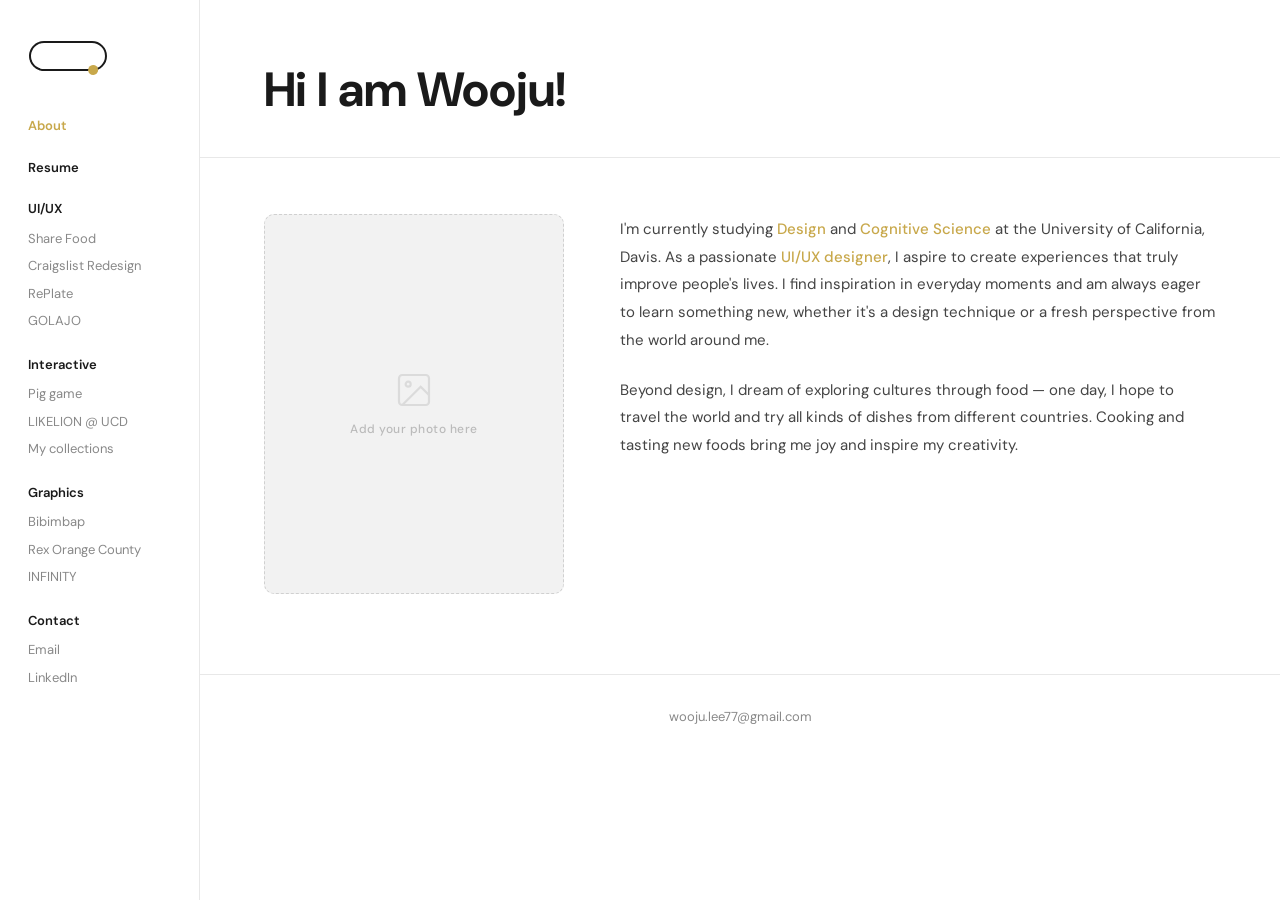
==== about.html @ dfa3ce6b "initial commit" ====
<!DOCTYPE html>
<html lang="en">
<head>
  <meta charset="UTF-8" />
  <meta name="viewport" content="width=device-width, initial-scale=1.0" />
  <title>About — Wooju Lee</title>
  <link href="https://fonts.googleapis.com/css2?family=DM+Sans:ital,opsz,wght@0,9..40,300;0,9..40,400;0,9..40,500;0,9..40,600;0,9..40,700;1,9..40,400&display=swap" rel="stylesheet" />
  <link rel="stylesheet" href="style.css" />
</head>
<body>

<!-- ─── SIDEBAR ─────────────────────────────────────────── -->
<aside class="sidebar">
  <div class="sidebar-logo">
    <svg class="logo-svg" width="80" height="40" viewBox="0 0 80 40" fill="none" xmlns="http://www.w3.org/2000/svg">
      <rect x="2" y="6" width="76" height="28" rx="14" stroke="#1a1a1a" stroke-width="2" fill="white"/>
      <circle r="5" fill="#C8A84B">
        <animateMotion dur="3s" repeatCount="indefinite" rotate="auto">
          <mpath href="#oval-path"/>
        </animateMotion>
      </circle>
      <defs>
        <path id="oval-path" d="M 16,6 Q 2,6 2,20 Q 2,34 16,34 L 64,34 Q 78,34 78,20 Q 78,6 64,6 Z"/>
      </defs>
    </svg>
  </div>

  <a href="about.html"  class="nav-standalone active">About</a>
  <a href="resume.html" class="nav-standalone">Resume</a>

  <div class="nav-section">
    <span class="nav-label">UI/UX</span>
    <ul class="nav-links">
      <li><a href="index.html">Share Food</a></li>
      <li><a href="index.html">Craigslist Redesign</a></li>
      <li><a href="index.html">RePlate</a></li>
      <li><a href="index.html">GOLAJO</a></li>
    </ul>
  </div>

  <div class="nav-section">
    <span class="nav-label">Interactive</span>
    <ul class="nav-links">
      <li><a href="index.html">Pig game</a></li>
      <li><a href="index.html">LIKELION @ UCD</a></li>
      <li><a href="index.html">My collections</a></li>
    </ul>
  </div>

  <div class="nav-section">
    <span class="nav-label">Graphics</span>
    <ul class="nav-links">
      <li><a href="index.html">Bibimbap</a></li>
      <li><a href="index.html">Rex Orange County</a></li>
      <li><a href="index.html">INFINITY</a></li>
    </ul>
  </div>

  <div class="nav-section">
    <span class="nav-label">Contact</span>
    <ul class="nav-links">
      <li><a href="mailto:wooju.lee77@gmail.com">Email</a></li>
      <li><a href="https://linkedin.com" target="_blank">LinkedIn</a></li>
    </ul>
  </div>
</aside>

<!-- ─── MOBILE HEADER ─────────────────────────────────────── -->
<header class="mobile-nav">
  <div class="mobile-logo">
    <svg class="logo-svg" width="80" height="40" viewBox="0 0 80 40" fill="none" xmlns="http://www.w3.org/2000/svg">
      <rect x="2" y="6" width="76" height="28" rx="14" stroke="#1a1a1a" stroke-width="2" fill="white"/>
      <circle r="5" fill="#C8A84B">
        <animateMotion dur="3s" repeatCount="indefinite" rotate="auto">
          <mpath href="#oval-path"/>
        </animateMotion>
      </circle>
    </svg>
  </div>
  <button class="hamburger" id="menuBtn" aria-label="Open menu">
    <span></span><span></span><span></span>
  </button>
</header>

<div class="mobile-drawer" id="drawer">
  <button class="drawer-close" id="closeDrawer">✕</button>
  <a href="about.html"  class="nav-standalone active" onclick="closeMenu()">About</a>
  <a href="resume.html" class="nav-standalone" onclick="closeMenu()">Resume</a>
  <div class="nav-section">
    <span class="nav-label">UI/UX</span>
    <ul class="nav-links">
      <li><a href="index.html" onclick="closeMenu()">Share Food</a></li>
      <li><a href="index.html" onclick="closeMenu()">Craigslist Redesign</a></li>
      <li><a href="index.html" onclick="closeMenu()">RePlate</a></li>
      <li><a href="index.html" onclick="closeMenu()">GOLAJO</a></li>
    </ul>
  </div>
  <div class="nav-section">
    <span class="nav-label">Interactive</span>
    <ul class="nav-links">
      <li><a href="index.html" onclick="closeMenu()">Pig game</a></li>
      <li><a href="index.html" onclick="closeMenu()">LIKELION @ UCD</a></li>
      <li><a href="index.html" onclick="closeMenu()">My collections</a></li>
    </ul>
  </div>
  <div class="nav-section">
    <span class="nav-label">Graphics</span>
    <ul class="nav-links">
      <li><a href="index.html" onclick="closeMenu()">Bibimbap</a></li>
      <li><a href="index.html" onclick="closeMenu()">Rex Orange County</a></li>
      <li><a href="index.html" onclick="closeMenu()">INFINITY</a></li>
    </ul>
  </div>
  <div class="nav-section">
    <span class="nav-label">Contact</span>
    <ul class="nav-links">
      <li><a href="mailto:wooju.lee77@gmail.com">Email</a></li>
      <li><a href="https://linkedin.com" target="_blank">LinkedIn</a></li>
    </ul>
  </div>
</div>

<!-- ─── ABOUT PAGE CONTENT ───────────────────────────────── -->
<main class="main">

  <div class="about-header">
    <h1>Hi I am Wooju!</h1>
  </div>

  <div class="about-content">

    <!--
      PHOTO PLACEHOLDER
      When your photo is ready, replace this entire <div class="about-photo">…</div>
      with a single image tag:
        <img class="about-photo" src="images/wooju.jpg" alt="Wooju Lee" />
    -->
    <div class="about-photo">
      <svg class="about-photo-icon" width="40" height="40" viewBox="0 0 24 24"
           fill="none" stroke="#999" stroke-width="1.3">
        <rect x="3" y="3" width="18" height="18" rx="2"/>
        <circle cx="8.5" cy="8.5" r="1.5"/>
        <polyline points="21 15 16 10 5 21"/>
      </svg>
      <span class="about-photo-label">Add your photo here</span>
    </div>

    <div class="about-bio">
      <p>
        I'm currently studying <a href="#">Design</a> and
        <a href="#">Cognitive Science</a> at the University of California, Davis.
        As a passionate <a href="#">UI/UX designer</a>, I aspire to create
        experiences that truly improve people's lives. I find inspiration in
        everyday moments and am always eager to learn something new, whether
        it's a design technique or a fresh perspective from the world around me.
      </p>
      <p>
        Beyond design, I dream of exploring cultures through food — one day,
        I hope to travel the world and try all kinds of dishes from different
        countries. Cooking and tasting new foods bring me joy and inspire my
        creativity.
      </p>
    </div>

  </div>

  <footer>wooju.lee77@gmail.com</footer>
</main>

<!-- ─── JAVASCRIPT ────────────────────────────────────────── -->
<script>
document.getElementById('menuBtn').addEventListener('click', () =>
  document.getElementById('drawer').classList.add('open'));
document.getElementById('closeDrawer').addEventListener('click', closeMenu);
function closeMenu() { document.getElementById('drawer').classList.remove('open'); }
</script>
</body>
</html>
---- style.css ----
/* ════════════════════════════════════════════════════════
   Wooju Lee — Portfolio  |  style.css
   Shared across: index.html · about.html · resume.html
════════════════════════════════════════════════════════ */

/* ─── RESET & BASE ────────────────────────────────────── */
*, *::before, *::after { box-sizing: border-box; margin: 0; padding: 0; }

:root {
  --accent:    #C8A84B;
  --text:      #1a1a1a;
  --muted:     #888;
  --border:    #e8e8e8;
  --bg:        #ffffff;
  --sidebar-w: 200px;
  --nav-h:     60px;
}

html { scroll-behavior: smooth; }

body {
  font-family: 'DM Sans', sans-serif;
  color: var(--text);
  background: var(--bg);
  line-height: 1.5;
}

/* ════════════════════════════════════════════════════════
   SHARED LAYOUT — sidebar, mobile nav, drawer, footer
════════════════════════════════════════════════════════ */

/* ─── SIDEBAR ─────────────────────────────────────────── */
.sidebar {
  position: fixed;
  top: 0; left: 0;
  width: var(--sidebar-w);
  height: 100vh;
  padding: 36px 28px;
  display: flex;
  flex-direction: column;
  border-right: 1px solid var(--border);
  background: var(--bg);
  z-index: 100;
  overflow-y: auto;
}

.sidebar-logo { margin-bottom: 40px; line-height: 0; }
.logo-svg     { display: block; overflow: visible; }

/* ─── NAV ─────────────────────────────────────────────── */
.nav-section { margin-bottom: 22px; }

.nav-label {
  font-size: 13px; font-weight: 600;
  color: var(--text); margin-bottom: 8px; display: block;
}

.nav-links {
  list-style: none; display: flex; flex-direction: column; gap: 4px;
}

.nav-links a {
  text-decoration: none; font-size: 13px; font-weight: 400;
  color: var(--muted); transition: color 0.2s; display: block; padding: 2px 0;
}
.nav-links a:hover { color: var(--text); }

.nav-standalone {
  font-size: 13px; font-weight: 600;
  color: var(--text); text-decoration: none;
  display: block; margin-bottom: 22px;
}
.nav-standalone:hover    { color: var(--accent); }
.nav-standalone.active   { color: var(--accent); }

/* ─── MAIN WRAPPER ────────────────────────────────────── */
.main { margin-left: var(--sidebar-w); min-height: 100vh; }

/* ─── FOOTER ──────────────────────────────────────────── */
footer {
  text-align: center; padding: 32px 0 40px;
  border-top: 1px solid var(--border);
  font-size: 13px; color: var(--muted);
}

/* ─── MOBILE NAV ──────────────────────────────────────── */
.mobile-nav {
  display: none; position: fixed;
  top: 0; left: 0; right: 0; height: var(--nav-h);
  background: var(--bg); border-bottom: 1px solid var(--border);
  z-index: 200; align-items: center;
  justify-content: space-between; padding: 0 24px;
}
.mobile-logo { line-height: 0; }

.hamburger {
  background: none; border: none; cursor: pointer;
  display: flex; flex-direction: column; gap: 5px; padding: 4px;
}
.hamburger span {
  display: block; width: 22px; height: 2px;
  background: var(--text); border-radius: 2px;
}

/* ─── MOBILE DRAWER ───────────────────────────────────── */
.mobile-drawer {
  position: fixed; inset: 0; background: var(--bg);
  z-index: 300; padding: 24px 28px; overflow-y: auto;
  transform: translateX(-100%); transition: transform 0.35s ease;
}
.mobile-drawer.open { transform: translateX(0); }

.drawer-close {
  background: none; border: none; cursor: pointer;
  font-size: 24px; color: var(--text); margin-bottom: 28px; display: block;
}

/* ════════════════════════════════════════════════════════
   HOME PAGE  (index.html)
════════════════════════════════════════════════════════ */

/* ─── HERO ────────────────────────────────────────────── */
.hero {
  padding: 64px 64px 48px 64px;
  border-bottom: 1px solid var(--border);
}
.hero-tag {
  font-size: 13px; color: var(--muted);
  margin-bottom: 12px; letter-spacing: 0.02em;
}
.hero h1 {
  font-size: clamp(26px, 3vw, 38px);
  font-weight: 700; line-height: 1.2; margin-bottom: 16px;
}
.hero h1 .name { color: var(--accent); }
.hero p        { font-size: 15px; color: #444; max-width: 420px; line-height: 1.65; }
.hero p .role  { color: var(--accent); font-weight: 500; }

/* ─── WORKS GRID ──────────────────────────────────────── */
.works { padding: 48px 64px 80px; }

.grid {
  display: grid;
  grid-template-columns: repeat(2, 1fr);
  gap: 40px 32px;
}

/* ─── CARD ────────────────────────────────────────────── */
.card {
  cursor: pointer; opacity: 0; transform: translateY(18px);
  transition: opacity 0.6s ease, transform 0.6s ease;
  text-decoration: none; color: inherit; display: block;
}
.card.visible { opacity: 1; transform: translateY(0); }

.card:nth-child(1) { transition-delay: 0.05s; }
.card:nth-child(2) { transition-delay: 0.12s; }
.card:nth-child(3) { transition-delay: 0.19s; }
.card:nth-child(4) { transition-delay: 0.26s; }
.card:nth-child(5) { transition-delay: 0.33s; }
.card:nth-child(6) { transition-delay: 0.40s; }
.card:nth-child(7) { transition-delay: 0.47s; }
.card:nth-child(8) { transition-delay: 0.54s; }

/* ─── CARD THUMBNAIL ──────────────────────────────────── */
.card-thumb {
  width: 100%; aspect-ratio: 4 / 3;
  border-radius: 10px; overflow: hidden;
  margin-bottom: 12px; position: relative;
  background: #f8f8f8;
}
.card-thumb img {
  width: 100%; height: 100%;
  object-fit: cover; display: block;
  transition: transform 0.45s ease;
}
.card:hover .card-thumb img { transform: scale(1.04); }

.card-overlay {
  position: absolute; inset: 0;
  background: rgba(0,0,0,0); transition: background 0.3s ease;
  display: flex; align-items: center; justify-content: center;
  border-radius: 10px;
}
.card-overlay-label {
  font-size: 13px; font-weight: 600; color: #fff;
  background: rgba(0,0,0,0.52); padding: 8px 18px;
  border-radius: 20px; opacity: 0; transform: translateY(6px);
  transition: opacity 0.3s ease, transform 0.3s ease; letter-spacing: 0.03em;
}
.card:hover .card-overlay       { background: rgba(0,0,0,0.06); }
.card:hover .card-overlay-label { opacity: 1; transform: translateY(0); }

/* ─── CARD META ───────────────────────────────────────── */
.card-meta  { display: flex; justify-content: space-between; align-items: flex-start; }
.card-title { font-size: 14px; font-weight: 600; margin-bottom: 2px; }
.card-type  { font-size: 12px; color: var(--muted); }
.card-year  { font-size: 12px; color: var(--muted); flex-shrink: 0; margin-left: 12px; }

/* ════════════════════════════════════════════════════════
   ABOUT PAGE  (about.html)
════════════════════════════════════════════════════════ */

.about-header {
  padding: 64px 64px 40px;
  border-bottom: 1px solid var(--border);
}
.about-header h1 {
  font-size: clamp(32px, 4vw, 48px);
  font-weight: 700; line-height: 1.1;
}

.about-content {
  padding: 56px 64px 80px;
  display: flex;
  gap: 56px;
  align-items: flex-start;
}

/* Photo — placeholder until real image is added */
.about-photo {
  flex-shrink: 0;
  width: 300px;
  height: 380px;
  border-radius: 10px;
  background: #f2f2f2;
  border: 1.5px dashed #d0d0d0;
  display: flex;
  flex-direction: column;
  align-items: center;
  justify-content: center;
  gap: 10px;
  overflow: hidden;
}
/* When ready: replace <div class="about-photo"> with
   <img class="about-photo" src="images/wooju.jpg" alt="Wooju Lee">
   and add this rule: */
.about-photo img {
  width: 100%; height: 100%; object-fit: cover; border-radius: 10px;
}
.about-photo-icon  { opacity: 0.25; }
.about-photo-label {
  font-size: 12px; color: #bbb; font-weight: 500; letter-spacing: 0.04em;
}

/* Bio text */
.about-bio {
  flex: 1;
  padding-top: 2px;
}
.about-bio p {
  font-size: 15px; color: #444; line-height: 1.85; margin-bottom: 22px;
}
.about-bio p:last-child { margin-bottom: 0; }
.about-bio a {
  color: var(--accent); text-decoration: none; font-weight: 500;
}
.about-bio a:hover { text-decoration: underline; }

/* ════════════════════════════════════════════════════════
   RESUME PAGE  (resume.html)
════════════════════════════════════════════════════════ */

.resume-header {
  padding: 64px 64px 40px;
  border-bottom: 1px solid var(--border);
}
.resume-header h1 {
  font-size: clamp(32px, 4vw, 48px);
  font-weight: 700; line-height: 1.1;
}

.resume-content {
  padding: 52px 64px 100px;
}

/* Two-column row used only for Education + Skills */
.resume-edu-skills-row {
  display: grid;
  grid-template-columns: 1fr 1fr;
  gap: 0 48px;
  align-items: start;
}

/* ─── Section wrapper ─────────────────────────────────── */
.resume-section { margin-bottom: 48px; }
.resume-section:last-child { margin-bottom: 0; }

.resume-section-title {
  font-size: 15px; font-weight: 600;
  color: var(--accent);
  padding-bottom: 10px;
  border-bottom: 1px solid var(--border);
  margin-bottom: 24px;
  letter-spacing: 0.01em;
}

/* ─── Summary ─────────────────────────────────────────── */
.resume-summary p {
  font-size: 14px; color: #444; line-height: 1.8;
}

/* ─── Education ───────────────────────────────────────── */
.resume-edu-name   { font-size: 14px; font-weight: 700; color: var(--text); margin-bottom: 2px; }
.resume-edu-degree { font-size: 14px; font-weight: 600; color: var(--text); margin-bottom: 2px; }
.resume-edu-gpa    { font-size: 13.5px; font-weight: 600; color: var(--text); margin-bottom: 2px; }
.resume-edu-meta   { font-size: 13px; color: var(--muted); margin-bottom: 4px; }
.resume-edu-courses {
  font-size: 13px; color: #555; line-height: 1.7; margin-top: 6px;
}
.resume-edu-courses strong { font-weight: 600; color: var(--text); }

/* ─── Experience entries ──────────────────────────────── */
.resume-entry { margin-bottom: 36px; }
.resume-entry:last-child { margin-bottom: 0; }

.resume-entry-role    { font-size: 14px; font-weight: 700; color: var(--text); }
.resume-entry-company { font-size: 14px; font-weight: 400; color: var(--muted); }
.resume-entry-date    { font-size: 12px; color: var(--muted); display: block; margin: 3px 0 10px; }

.resume-entry-bullets {
  list-style: none; display: flex; flex-direction: column; gap: 7px;
}
.resume-entry-bullets li {
  font-size: 13.5px; color: #444; line-height: 1.7;
  padding-left: 16px; position: relative;
}
.resume-entry-bullets li::before {
  content: '•'; position: absolute; left: 0; color: var(--muted);
}
.resume-entry-bullets li strong { font-weight: 600; color: var(--text); }

/* ─── Skills sidebar ──────────────────────────────────── */
.resume-skills { padding-top: 0; }

.skill-group { margin-bottom: 22px; }
.skill-group:last-child { margin-bottom: 0; }

.skill-group-name {
  font-size: 13px; font-weight: 700; color: var(--text); margin-bottom: 4px;
}
.skill-group-items {
  font-size: 13px; color: #555; line-height: 1.7;
}

/* ════════════════════════════════════════════════════════
   RESPONSIVE
════════════════════════════════════════════════════════ */
@media (max-width: 900px) {
  .sidebar    { display: none; }
  .mobile-nav { display: flex; }
  .main       { margin-left: 0; padding-top: var(--nav-h); }

  /* home */
  .hero  { padding: 40px 28px 36px; }
  .works { padding: 32px 28px 60px; }

  /* about */
  .about-header  { padding: 40px 28px 32px; }
  .about-content { flex-direction: column; gap: 32px; padding: 40px 28px 60px; }
  .about-photo   { width: 100%; height: 260px; }

  /* resume */
  .resume-header          { padding: 40px 28px 32px; }
  .resume-content         { padding: 40px 28px 60px; }
  .resume-edu-skills-row  { grid-template-columns: 1fr; }
}

@media (max-width: 600px) {
  .grid           { grid-template-columns: 1fr; gap: 32px; }
  .hero           { padding: 32px 20px 28px; }
  .works          { padding: 24px 20px 48px; }
  .about-header   { padding: 32px 20px 28px; }
  .about-content  { padding: 32px 20px 48px; }
  .resume-header  { padding: 32px 20px 28px; }
  .resume-content { padding: 32px 20px 48px; }
}

/* ════════════════════════════════════════════════════════
   PROJECT DETAIL PAGE  (sharefood.html, etc.)
════════════════════════════════════════════════════════ */

/* ─── Page header ─────────────────────────────────────── */
.proj-header {
  padding: 52px 60px 36px;
  border-bottom: 1px solid var(--border);
  text-align: center;
}
.proj-header-inner {
  max-width: 820px;
  margin: 0 auto;
}
.proj-header h1 {
  font-size: clamp(22px, 2.6vw, 32px);
  font-weight: 700;
  line-height: 1.2;
  margin-bottom: 14px;
}
.proj-header-sub {
  font-size: 14px;
  color: var(--muted);
  line-height: 1.7;
  white-space: normal;
}

/* ─── Main content area ───────────────────────────────── */
.proj-body {
  max-width: 820px;
  margin: 0 auto;
  padding: 0 60px 100px;
}

/* ─── Hero image ──────────────────────────────────────── */
.proj-hero {
  width: 100%;
  margin: 48px 0;
  border-radius: 10px;
  overflow: hidden;
  background: #f8f8f8;
}
.proj-hero img {
  width: 100%;
  display: block;
  object-fit: cover;
}

/* ─── Section headings ────────────────────────────────── */
.proj-section {
  margin-bottom: 48px;
}

.proj-h2 {
  font-size: 18px;
  font-weight: 700;
  color: var(--text);
  margin-bottom: 16px;
  padding-bottom: 10px;
  border-bottom: 1px solid var(--border);
}

.proj-h3 {
  font-size: 14px;
  font-weight: 700;
  color: var(--muted);
  margin: 22px 0 10px;
  letter-spacing: 0.04em;
  text-transform: uppercase;
}

.proj-h4 {
  font-size: 14px;
  font-weight: 700;
  color: var(--text);
  margin-bottom: 6px;
}

/* ─── Body text ───────────────────────────────────────── */
.proj-p {
  font-size: 14px;
  color: #444;
  line-height: 1.8;
  margin-bottom: 14px;
}
.proj-p:last-child { margin-bottom: 0; }

/* ─── Bullet lists ────────────────────────────────────── */
.proj-list {
  list-style: none;
  display: flex;
  flex-direction: column;
  gap: 7px;
  margin-bottom: 14px;
}
.proj-list li {
  font-size: 14px;
  color: #444;
  line-height: 1.75;
  padding-left: 16px;
  position: relative;
}
.proj-list li::before {
  content: '•';
  position: absolute;
  left: 0;
  color: var(--muted);
}
.proj-list li strong { font-weight: 600; color: var(--text); }

/* ─── SWOT grid ───────────────────────────────────────── */
.proj-swot {
  display: grid;
  grid-template-columns: 1fr 1fr;
  gap: 24px 32px;
}
.proj-swot-block {}

/* ─── Numbered feature sections ──────────────────────── */
.proj-feature {
  margin-bottom: 28px;
}
.proj-feature-num {
  font-size: 13px;
  font-weight: 700;
  color: var(--accent);
  margin-bottom: 4px;
  letter-spacing: 0.02em;
}

/* ─── Image placeholders ──────────────────────────────── */
.proj-img-placeholder {
  width: 100%;
  background: #f4f4f4;
  border-radius: 8px;
  border: 1.5px dashed #d4d4d4;
  display: flex;
  flex-direction: column;
  align-items: center;
  justify-content: center;
  gap: 10px;
  color: #bbb;
  font-size: 12px;
  font-weight: 500;
  letter-spacing: 0.04em;
}
.proj-img-placeholder svg { opacity: 0.3; }

/* Single full-width placeholder */
.proj-img-single {
  aspect-ratio: 16 / 7;
  margin-bottom: 0;
}

/* Two-column placeholder grid */
.proj-img-grid-2 {
  display: grid;
  grid-template-columns: 1fr 1fr;
  gap: 16px;
}
.proj-img-grid-2 .proj-img-placeholder {
  aspect-ratio: 4 / 3;
}

/* Four-column / 2×2 placeholder grid */
.proj-img-grid-4 {
  display: grid;
  grid-template-columns: repeat(4, 1fr);
  gap: 12px;
  margin-bottom: 12px;
}
.proj-img-grid-4 .proj-img-placeholder {
  aspect-ratio: 3 / 4;
}

/* Hi-fi tall grid — two rows, flexible columns */
.proj-hifi-grid {
  display: grid;
  grid-template-columns: repeat(3, 1fr);
  gap: 14px;
}
.proj-hifi-grid .proj-img-placeholder {
  aspect-ratio: 9 / 16;
}

/* ─── Responsive ──────────────────────────────────────── */
@media (max-width: 900px) {
  .proj-header     { padding: 40px 28px 28px; }
  .proj-header-sub { white-space: normal; }   /* allow wrap on narrow screens */
  .proj-body       { padding: 0 28px 80px; }
  .proj-swot       { grid-template-columns: 1fr; gap: 20px; }
  .proj-img-grid-4 { grid-template-columns: repeat(2, 1fr); }
  .proj-hifi-grid  { grid-template-columns: repeat(2, 1fr); }
}
@media (max-width: 600px) {
  .proj-header     { padding: 32px 20px 24px; }
  .proj-body       { padding: 0 20px 60px; }
  .proj-img-grid-2 { grid-template-columns: 1fr; }
  .proj-img-grid-4 { grid-template-columns: 1fr 1fr; }
  .proj-hifi-grid  { grid-template-columns: 1fr 1fr; }
}
/* ─── Project page real images ────────────────────────── */

/* Generic constrained image inside proj-body */
.proj-img {
  width: 100%;
  height: 100%;
  display: block;
  border-radius: 8px;
  object-fit: cover;
}

/* Persona 2×2 grid — fixed height cards so all 4 match */
.proj-persona-grid {
  display: grid;
  grid-template-columns: 1fr 1fr;
  gap: 16px;
  margin-bottom: 0;
}
.proj-persona-grid img {
  width: 100%;
  aspect-ratio: 4 / 3;
  object-fit: cover;
  border-radius: 8px;
  display: block;
}

/* Ideation & wireframe — small originals, show at natural
   size centred; never stretch beyond their real width */
.proj-ideation-row {
  display: flex;
  gap: 24px;
  align-items: flex-start;
  justify-content: center;
}
.proj-ideation-row img {
  max-width: 45%;
  height: auto;
  border-radius: 8px;
  display: block;
  border: 1px solid var(--border);
}

/* Hi-fi — full column width, natural aspect ratio */
.proj-hifi-img {
  width: 100%;
  height: auto;
  display: block;
  border-radius: 8px;
}

@media (max-width: 600px) {
  .proj-persona-grid  { grid-template-columns: 1fr; }
  .proj-ideation-row  { flex-direction: column; align-items: center; }
  .proj-ideation-row img { max-width: 100%; }
}

/* ─── Craigslist-style exhibit block ──────────────────────
   Used for sections whose screenshot is labelled with a
   bold display-size heading (User Surveys, User Persona,
   Information Architecture, Low-fi, Final Design,
   Colors and Type). Matches reference "card" appearance.  */
.proj-exhibit {
  background: #f8f8f8;
  border-radius: 10px;
  overflow: hidden;
  margin-top: 16px;
}
.proj-exhibit-label {
  padding: 20px 24px 0;
  font-size: 11px;
  color: var(--muted);
  letter-spacing: 0.06em;
  text-transform: uppercase;
}
.proj-exhibit-title {
  padding: 4px 24px 16px;
  font-size: clamp(22px, 3vw, 32px);
  font-weight: 700;
  color: var(--text);
  line-height: 1.15;
}
.proj-exhibit-img {
  /* placeholder inside exhibit — swap for <img> when ready */
  width: 100%;
}
.proj-exhibit-img.proj-img-placeholder {
  border-radius: 0;
  border: none;
  border-top: 1.5px dashed #d4d4d4;
  aspect-ratio: 16 / 9;
}
/* real image inside exhibit */
.proj-exhibit-img img {
  width: 100%;
  height: auto;
  display: block;
}

/* Ordered list with numbers (Competitive Analysis) */
.proj-ol {
  list-style: none;
  display: flex;
  flex-direction: column;
  gap: 6px;
  margin-bottom: 14px;
  counter-reset: proj-counter;
}
.proj-ol li {
  font-size: 14px;
  color: #444;
  line-height: 1.75;
  padding-left: 22px;
  position: relative;
  counter-increment: proj-counter;
}
.proj-ol li::before {
  content: counter(proj-counter) '.';
  position: absolute;
  left: 0;
  color: var(--muted);
  font-weight: 500;
}

/* Figma link line */
.proj-link {
  font-size: 13px;
  color: var(--muted);
  word-break: break-all;
  line-height: 1.6;
}
.proj-link a {
  color: var(--accent);
  text-decoration: none;
}
.proj-link a:hover { text-decoration: underline; }

/* Placeholder icon helper (reusable) */
.ph-icon { display: block; margin: 0 auto 8px; opacity: 0.25; }
/* ─── Global image containment inside project pages ──── */
/* Prevents ANY image from overflowing its container      */
.proj-body img,
.proj-section img {
  max-width: 100%;
  height: auto;
  display: block;
  border-radius: 8px;
}

/* Survey images — stack vertically, full width each */
.proj-survey-stack {
  display: flex;
  flex-direction: column;
  gap: 16px;
}
.proj-survey-stack img {
  width: 100%;
  height: auto;
  display: block;
  border-radius: 8px;
}

/* Single full-width image wrapper */
.proj-img-wrap {
  width: 100%;
  overflow: hidden;
  border-radius: 8px;
}
.proj-img-wrap img {
  width: 100%;
  height: auto;
  display: block;
}

/* ════════════════════════════════════════════════════════
   REPLATE PAGE — split row layout
   text on one side, image placeholder on the other
════════════════════════════════════════════════════════ */

/* Generic two-column split: text | image */
.proj-split {
  display: grid;
  grid-template-columns: 1fr 1fr;
  gap: 32px;
  align-items: center;
  margin-top: 16px;
}
/* Reverse column order: image | text */
.proj-split.img-first {
  direction: rtl;  /* flip columns visually */
}
.proj-split.img-first > * {
  direction: ltr;  /* reset content direction */
}

.proj-split-text {}
.proj-split-text p { margin-bottom: 10px; }
.proj-split-text p:last-child { margin-bottom: 0; }

/* image side — placeholder fills the slot */
.proj-split-img .proj-img-placeholder {
  aspect-ratio: 4 / 3;
  width: 100%;
}
/* real image when added */
.proj-split-img img {
  width: 100%;
  height: auto;
  display: block;
  border-radius: 8px;
}

/* Narrow numbered label above a split row (Wire Fidelity) */
.proj-split-label {
  font-size: 11px;
  font-weight: 700;
  color: var(--muted);
  letter-spacing: 0.08em;
  text-transform: uppercase;
  margin-bottom: 10px;
}

/* Feature title used in High-Fidelity sections */
.proj-feature-title {
  font-size: 15px;
  font-weight: 700;
  color: var(--text);
  margin-bottom: 8px;
}

/* Sub-heading inside a section (e.g. "Key Challenges") */
.proj-sub-h {
  font-size: 13px;
  font-weight: 700;
  color: var(--text);
  margin: 18px 0 6px;
}

/* Divider line between split rows in a section */
.proj-row-divider {
  border: none;
  border-top: 1px solid var(--border);
  margin: 32px 0;
}

@media (max-width: 700px) {
  .proj-split          { grid-template-columns: 1fr; }
  .proj-split.img-first { direction: ltr; }
}
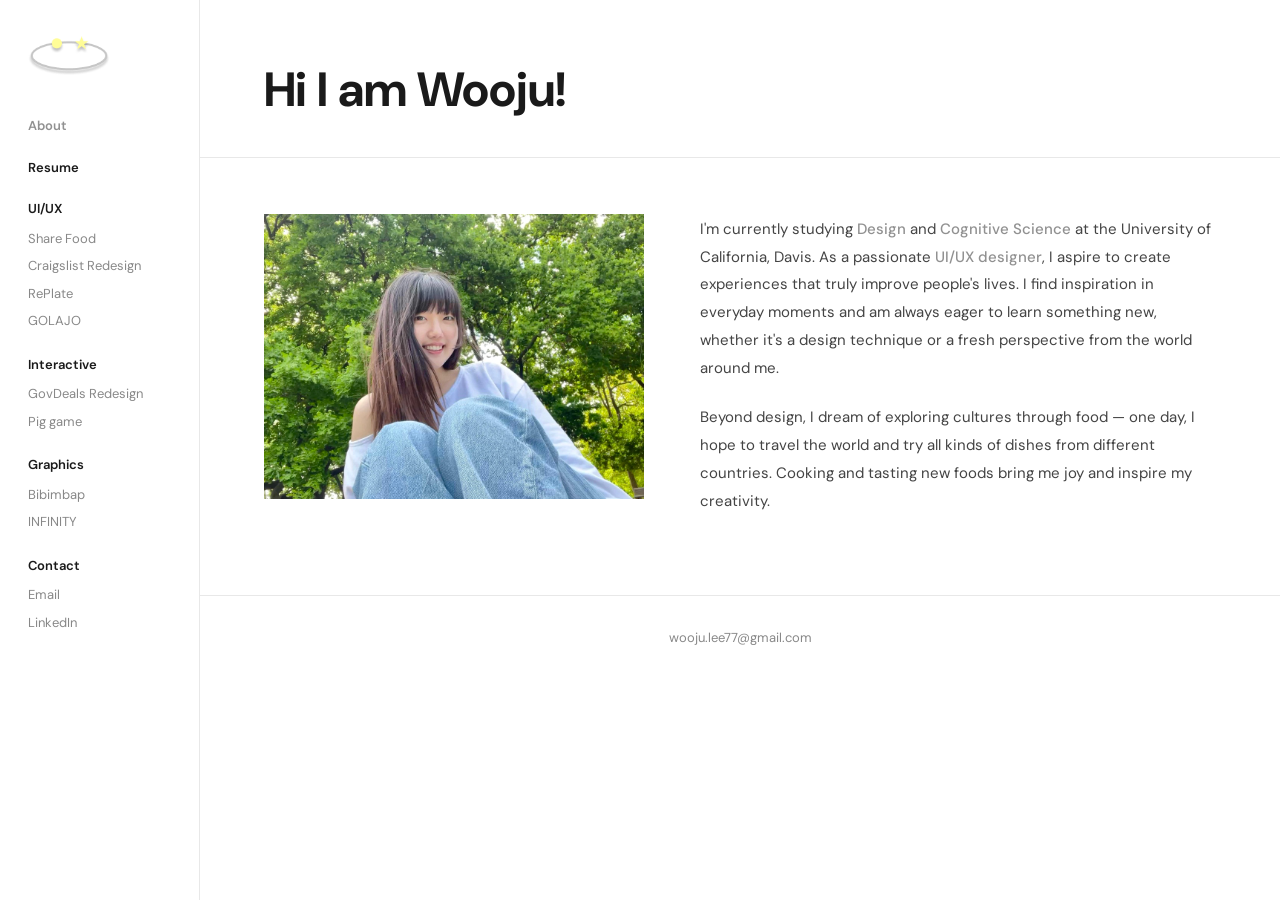
==== commit 5cfb3d75: "Add govdeals/piggame pages, replace SVG logo with logo.png, fix book.html nav Co-Authored-By: Claude" ====
--- a/about.html
+++ b/about.html
@@ -12,17 +12,7 @@
 <!-- ─── SIDEBAR ─────────────────────────────────────────── -->
 <aside class="sidebar">
   <div class="sidebar-logo">
-    <svg class="logo-svg" width="80" height="40" viewBox="0 0 80 40" fill="none" xmlns="http://www.w3.org/2000/svg">
-      <rect x="2" y="6" width="76" height="28" rx="14" stroke="#1a1a1a" stroke-width="2" fill="white"/>
-      <circle r="5" fill="#C8A84B">
-        <animateMotion dur="3s" repeatCount="indefinite" rotate="auto">
-          <mpath href="#oval-path"/>
-        </animateMotion>
-      </circle>
-      <defs>
-        <path id="oval-path" d="M 16,6 Q 2,6 2,20 Q 2,34 16,34 L 64,34 Q 78,34 78,20 Q 78,6 64,6 Z"/>
-      </defs>
-    </svg>
+    <a href="index.html"><img src="images/logo.png" alt="Logo" class="logo-img" /></a>
   </div>
 
   <a href="about.html"  class="nav-standalone active">About</a>
@@ -31,28 +21,26 @@
   <div class="nav-section">
     <span class="nav-label">UI/UX</span>
     <ul class="nav-links">
-      <li><a href="index.html">Share Food</a></li>
-      <li><a href="index.html">Craigslist Redesign</a></li>
-      <li><a href="index.html">RePlate</a></li>
-      <li><a href="index.html">GOLAJO</a></li>
+      <li><a href="sharefood.html">Share Food</a></li>
+      <li><a href="craigslist.html">Craigslist Redesign</a></li>
+      <li><a href="replate.html">RePlate</a></li>
+      <li><a href="golajo.html">GOLAJO</a></li>
     </ul>
   </div>
 
   <div class="nav-section">
     <span class="nav-label">Interactive</span>
     <ul class="nav-links">
-      <li><a href="index.html">Pig game</a></li>
-      <li><a href="index.html">LIKELION @ UCD</a></li>
-      <li><a href="index.html">My collections</a></li>
+      <li><a href="govdeals.html">GovDeals Redesign</a></li>
+      <li><a href="piggame.html">Pig game</a></li>
     </ul>
   </div>
 
   <div class="nav-section">
     <span class="nav-label">Graphics</span>
     <ul class="nav-links">
-      <li><a href="index.html">Bibimbap</a></li>
-      <li><a href="index.html">Rex Orange County</a></li>
-      <li><a href="index.html">INFINITY</a></li>
+      <li><a href="zine.html">Bibimbap</a></li>
+      <li><a href="book.html">INFINITY</a></li>
     </ul>
   </div>
 
@@ -60,7 +48,7 @@
     <span class="nav-label">Contact</span>
     <ul class="nav-links">
       <li><a href="mailto:wooju.lee77@gmail.com">Email</a></li>
-      <li><a href="https://linkedin.com" target="_blank">LinkedIn</a></li>
+      <li><a href="https://www.linkedin.com/in/wooju-lee-441898273" target="_blank">LinkedIn</a></li>
     </ul>
   </div>
 </aside>
@@ -68,14 +56,7 @@
 <!-- ─── MOBILE HEADER ─────────────────────────────────────── -->
 <header class="mobile-nav">
   <div class="mobile-logo">
-    <svg class="logo-svg" width="80" height="40" viewBox="0 0 80 40" fill="none" xmlns="http://www.w3.org/2000/svg">
-      <rect x="2" y="6" width="76" height="28" rx="14" stroke="#1a1a1a" stroke-width="2" fill="white"/>
-      <circle r="5" fill="#C8A84B">
-        <animateMotion dur="3s" repeatCount="indefinite" rotate="auto">
-          <mpath href="#oval-path"/>
-        </animateMotion>
-      </circle>
-    </svg>
+    <a href="index.html"><img src="images/logo.png" alt="Logo" class="logo-img" /></a>
   </div>
   <button class="hamburger" id="menuBtn" aria-label="Open menu">
     <span></span><span></span><span></span>
@@ -89,33 +70,31 @@
   <div class="nav-section">
     <span class="nav-label">UI/UX</span>
     <ul class="nav-links">
-      <li><a href="index.html" onclick="closeMenu()">Share Food</a></li>
-      <li><a href="index.html" onclick="closeMenu()">Craigslist Redesign</a></li>
-      <li><a href="index.html" onclick="closeMenu()">RePlate</a></li>
-      <li><a href="index.html" onclick="closeMenu()">GOLAJO</a></li>
+      <li><a href="sharefood.html" onclick="closeMenu()">Share Food</a></li>
+      <li><a href="craigslist.html" onclick="closeMenu()">Craigslist Redesign</a></li>
+      <li><a href="replate.html" onclick="closeMenu()">RePlate</a></li>
+      <li><a href="golajo.html" onclick="closeMenu()">GOLAJO</a></li>
     </ul>
   </div>
   <div class="nav-section">
     <span class="nav-label">Interactive</span>
     <ul class="nav-links">
-      <li><a href="index.html" onclick="closeMenu()">Pig game</a></li>
-      <li><a href="index.html" onclick="closeMenu()">LIKELION @ UCD</a></li>
-      <li><a href="index.html" onclick="closeMenu()">My collections</a></li>
+      <li><a href="govdeals.html" onclick="closeMenu()">GovDeals Redesign</a></li>
+      <li><a href="piggame.html" onclick="closeMenu()">Pig game</a></li>
     </ul>
   </div>
   <div class="nav-section">
     <span class="nav-label">Graphics</span>
     <ul class="nav-links">
-      <li><a href="index.html" onclick="closeMenu()">Bibimbap</a></li>
-      <li><a href="index.html" onclick="closeMenu()">Rex Orange County</a></li>
-      <li><a href="index.html" onclick="closeMenu()">INFINITY</a></li>
+      <li><a href="zine.html" onclick="closeMenu()">Bibimbap</a></li>
+      <li><a href="book.html" onclick="closeMenu()">INFINITY</a></li>
     </ul>
   </div>
   <div class="nav-section">
     <span class="nav-label">Contact</span>
     <ul class="nav-links">
       <li><a href="mailto:wooju.lee77@gmail.com">Email</a></li>
-      <li><a href="https://linkedin.com" target="_blank">LinkedIn</a></li>
+      <li><a href="https://www.linkedin.com/in/wooju-lee-441898273" target="_blank">LinkedIn</a></li>
     </ul>
   </div>
 </div>
@@ -129,20 +108,8 @@
 
   <div class="about-content">
 
-    <!--
-      PHOTO PLACEHOLDER
-      When your photo is ready, replace this entire <div class="about-photo">…</div>
-      with a single image tag:
-        <img class="about-photo" src="images/wooju.jpg" alt="Wooju Lee" />
-    -->
     <div class="about-photo">
-      <svg class="about-photo-icon" width="40" height="40" viewBox="0 0 24 24"
-           fill="none" stroke="#999" stroke-width="1.3">
-        <rect x="3" y="3" width="18" height="18" rx="2"/>
-        <circle cx="8.5" cy="8.5" r="1.5"/>
-        <polyline points="21 15 16 10 5 21"/>
-      </svg>
-      <span class="about-photo-label">Add your photo here</span>
+      <img src="images/me.jpeg" alt="Wooju Lee" />
     </div>
 
     <div class="about-bio">
--- a/style.css
+++ b/style.css
@@ -1,13 +1,15 @@
 /* ════════════════════════════════════════════════════════
    Wooju Lee — Portfolio  |  style.css
    Shared across: index.html · about.html · resume.html
+               · sharefood.html · craigslist.html
+               · replate.html · golajo.html
 ════════════════════════════════════════════════════════ */
 
 /* ─── RESET & BASE ────────────────────────────────────── */
 *, *::before, *::after { box-sizing: border-box; margin: 0; padding: 0; }
 
 :root {
-  --accent:    #C8A84B;
+  --accent:    #919191;
   --text:      #1a1a1a;
   --muted:     #888;
   --border:    #e8e8e8;
@@ -45,7 +47,7 @@
 }
 
 .sidebar-logo { margin-bottom: 40px; line-height: 0; }
-.logo-svg     { display: block; overflow: visible; }
+.logo-img     { display: block; height: 40px; width: auto; }
 
 /* ─── NAV ─────────────────────────────────────────────── */
 .nav-section { margin-bottom: 22px; }
@@ -165,7 +167,7 @@
 /* ─── CARD THUMBNAIL ──────────────────────────────────── */
 .card-thumb {
   width: 100%; aspect-ratio: 4 / 3;
-  border-radius: 10px; overflow: hidden;
+  overflow: hidden;
   margin-bottom: 12px; position: relative;
   background: #f8f8f8;
 }
@@ -180,7 +182,6 @@
   position: absolute; inset: 0;
   background: rgba(0,0,0,0); transition: background 0.3s ease;
   display: flex; align-items: center; justify-content: center;
-  border-radius: 10px;
 }
 .card-overlay-label {
   font-size: 13px; font-weight: 600; color: #fff;
@@ -217,30 +218,16 @@
   align-items: flex-start;
 }
 
-/* Photo — placeholder until real image is added */
 .about-photo {
   flex-shrink: 0;
-  width: 300px;
-  height: 380px;
-  border-radius: 10px;
-  background: #f2f2f2;
-  border: 1.5px dashed #d0d0d0;
-  display: flex;
-  flex-direction: column;
-  align-items: center;
-  justify-content: center;
-  gap: 10px;
+  width: 380px;
   overflow: hidden;
 }
-/* When ready: replace <div class="about-photo"> with
-   <img class="about-photo" src="images/wooju.jpg" alt="Wooju Lee">
-   and add this rule: */
 .about-photo img {
-  width: 100%; height: 100%; object-fit: cover; border-radius: 10px;
-}
-.about-photo-icon  { opacity: 0.25; }
-.about-photo-label {
-  font-size: 12px; color: #bbb; font-weight: 500; letter-spacing: 0.04em;
+  width: 100%;
+  height: auto;
+  display: block;
+  object-fit: cover;
 }
 
 /* Bio text */
@@ -262,12 +249,19 @@
 ════════════════════════════════════════════════════════ */
 
 .resume-header {
-  padding: 64px 64px 40px;
-  border-bottom: 1px solid var(--border);
+  padding: 64px 64px 20px;
 }
 .resume-header h1 {
   font-size: clamp(32px, 4vw, 48px);
   font-weight: 700; line-height: 1.1;
+}
+.resume-contact {
+  margin-top: 10px;
+  display: flex;
+  flex-wrap: wrap;
+  gap: 4px 24px;
+  font-size: 13px;
+  color: var(--muted);
 }
 
 .resume-content {
@@ -289,9 +283,7 @@
 .resume-section-title {
   font-size: 15px; font-weight: 600;
   color: var(--accent);
-  padding-bottom: 10px;
-  border-bottom: 1px solid var(--border);
-  margin-bottom: 24px;
+  margin-bottom: 10px;
   letter-spacing: 0.01em;
 }
 
@@ -407,14 +399,13 @@
 .proj-body {
   max-width: 820px;
   margin: 0 auto;
-  padding: 0 60px 100px;
+  padding: 48px 60px 100px;
 }
 
 /* ─── Hero image ──────────────────────────────────────── */
 .proj-hero {
   width: 100%;
   margin: 48px 0;
-  border-radius: 10px;
   overflow: hidden;
   background: #f8f8f8;
 }
@@ -447,6 +438,20 @@
   text-transform: uppercase;
 }
 
+.proj-two-col {
+  display: grid;
+  grid-template-columns: 1fr 1fr;
+  gap: 32px;
+}
+
+.proj-bullets {
+  list-style: disc;
+  padding-left: 18px;
+  font-size: 14px;
+  line-height: 1.8;
+  color: var(--text);
+}
+
 .proj-h4 {
   font-size: 14px;
   font-weight: 700;
@@ -492,7 +497,7 @@
   grid-template-columns: 1fr 1fr;
   gap: 24px 32px;
 }
-.proj-swot-block {}
+
 
 /* ─── Numbered feature sections ──────────────────────── */
 .proj-feature {
@@ -510,7 +515,6 @@
 .proj-img-placeholder {
   width: 100%;
   background: #f4f4f4;
-  border-radius: 8px;
   border: 1.5px dashed #d4d4d4;
   display: flex;
   flex-direction: column;
@@ -565,17 +569,18 @@
 @media (max-width: 900px) {
   .proj-header     { padding: 40px 28px 28px; }
   .proj-header-sub { white-space: normal; }   /* allow wrap on narrow screens */
-  .proj-body       { padding: 0 28px 80px; }
+  .proj-body       { padding: 36px 28px 80px; }
   .proj-swot       { grid-template-columns: 1fr; gap: 20px; }
   .proj-img-grid-4 { grid-template-columns: repeat(2, 1fr); }
   .proj-hifi-grid  { grid-template-columns: repeat(2, 1fr); }
 }
 @media (max-width: 600px) {
   .proj-header     { padding: 32px 20px 24px; }
-  .proj-body       { padding: 0 20px 60px; }
+  .proj-body       { padding: 28px 20px 60px; }
   .proj-img-grid-2 { grid-template-columns: 1fr; }
   .proj-img-grid-4 { grid-template-columns: 1fr 1fr; }
   .proj-hifi-grid  { grid-template-columns: 1fr 1fr; }
+  .proj-two-col    { grid-template-columns: 1fr; }
 }
 /* ─── Project page real images ────────────────────────── */
 
@@ -584,7 +589,6 @@
   width: 100%;
   height: 100%;
   display: block;
-  border-radius: 8px;
   object-fit: cover;
 }
 
@@ -599,7 +603,6 @@
   width: 100%;
   aspect-ratio: 4 / 3;
   object-fit: cover;
-  border-radius: 8px;
   display: block;
 }
 
@@ -614,7 +617,6 @@
 .proj-ideation-row img {
   max-width: 45%;
   height: auto;
-  border-radius: 8px;
   display: block;
   border: 1px solid var(--border);
 }
@@ -624,7 +626,6 @@
   width: 100%;
   height: auto;
   display: block;
-  border-radius: 8px;
 }
 
 @media (max-width: 600px) {
@@ -640,7 +641,6 @@
    Colors and Type). Matches reference "card" appearance.  */
 .proj-exhibit {
   background: #f8f8f8;
-  border-radius: 10px;
   overflow: hidden;
   margin-top: 16px;
 }
@@ -722,7 +722,6 @@
   max-width: 100%;
   height: auto;
   display: block;
-  border-radius: 8px;
 }
 
 /* Survey images — stack vertically, full width each */
@@ -735,14 +734,12 @@
   width: 100%;
   height: auto;
   display: block;
-  border-radius: 8px;
 }
 
 /* Single full-width image wrapper */
 .proj-img-wrap {
   width: 100%;
   overflow: hidden;
-  border-radius: 8px;
 }
 .proj-img-wrap img {
   width: 100%;
@@ -771,7 +768,7 @@
   direction: ltr;  /* reset content direction */
 }
 
-.proj-split-text {}
+
 .proj-split-text p { margin-bottom: 10px; }
 .proj-split-text p:last-child { margin-bottom: 0; }
 
@@ -785,7 +782,6 @@
   width: 100%;
   height: auto;
   display: block;
-  border-radius: 8px;
 }
 
 /* Narrow numbered label above a split row (Wire Fidelity) */
@@ -824,4 +820,257 @@
 @media (max-width: 700px) {
   .proj-split          { grid-template-columns: 1fr; }
   .proj-split.img-first { direction: ltr; }
+}
+
+/* ════════════════════════════════════════════════════════
+   INFINITY BOOK  (book.html)
+   CSS 3D page-flip — 8 leaves, pivot at spine
+════════════════════════════════════════════════════════ */
+
+/* ─── Section wrapper ─────────────────────────────────── */
+.infinity-book-section {
+  padding: 56px 24px 72px;
+  display: flex;
+  justify-content: center;
+  background: #f9f9f9;
+  border-top: 1px solid var(--border);
+  border-bottom: 1px solid var(--border);
+}
+
+/* ─── Centered column ─────────────────────────────────── */
+.book-wrapper {
+  display: flex;
+  flex-direction: column;
+  align-items: center;
+  gap: 28px;
+  width: 100%;
+  max-width: 900px;
+}
+
+/* ─── Hint text ───────────────────────────────────────── */
+.book-hint {
+  font-size: 12px;
+  color: var(--muted);
+  letter-spacing: 0.04em;
+  transition: opacity 0.6s ease;
+}
+.book-hint.faded {
+  opacity: 0;
+  pointer-events: none;
+}
+
+/* ─── Perspective container ───────────────────────────── */
+.book-scene {
+  position: relative;   /* anchor for .book-left-mask */
+  width: 100%;
+  perspective: 2500px;
+  perspective-origin: center center;
+}
+
+/* ─── Clip wrapper (no preserve-3d — clip-path works here) */
+.book-clip-wrap {
+  width: 100%;
+  max-width: 840px;
+  margin: 0 auto;
+  transition: transform 0.45s ease;
+}
+
+/* ─── Book frame ──────────────────────────────────────── */
+.book {
+  position: relative;
+  width: 100%;
+  aspect-ratio: 1017 / 512; /* exact double-page ratio (1017 × 2 : 1024) */
+  background: #ede9e3;      /* paper interior */
+  transform-style: preserve-3d;
+  cursor: pointer;
+  user-select: none;
+}
+
+/* ─── Spine gradient (removed — no shadows) ───────────── */
+.book-spine { display: none; }
+
+/* ─── Cover states — single-page appearance ────────────
+   clip-path crops the wrapper to one half; translateX centres
+   the visible half in the scene.
+   clip-path snaps instantly; transform animates via .book-clip-wrap transition. */
+
+/* ── Clip classes (instant snap — applied to wrapper, not preserve-3d element) */
+/* cover-clip-l: hide the empty left half (front-cover state) */
+.book-scene.cover-clip-l .book-clip-wrap { clip-path: inset(0 0 0 50%); }
+/* cover-clip-r: hide the empty right half (back-cover state) */
+.book-scene.cover-clip-r .book-clip-wrap { clip-path: inset(0 50% 0 0); }
+
+/* ── Centering classes (smoothly animated via .book-clip-wrap transition) */
+/* cover-pos-l: slide right half into centre */
+.book-scene.cover-pos-l .book-clip-wrap { transform: translateX(-25%); }
+/* cover-pos-r: slide left half into centre */
+.book-scene.cover-pos-r .book-clip-wrap { transform: translateX(25%); }
+
+/* No spine divider when only one page is clipped in */
+.book-scene.cover-clip-l .book-spine,
+.book-scene.cover-clip-r .book-spine {
+  opacity: 0;
+}
+
+/* ─── Hover navigation zones ─────────────────────────── */
+.book-hover-zone {
+  position: absolute;
+  top: 0;
+  bottom: 0;
+  z-index: 28;
+  display: flex;
+  align-items: center;
+  justify-content: center;
+  background: none;
+  cursor: pointer;
+}
+.book-hover-left {
+  right: 50%;
+  left: max(0px, calc(50% - 420px));
+}
+.book-hover-right {
+  left: 50%;
+  right: max(0px, calc(50% - 420px));
+}
+
+/* Arrow badge that appears on hover */
+.book-hover-zone::after {
+  display: block;
+  width: 44px;
+  height: 44px;
+  border-radius: 50%;
+  background: rgba(255,255,255,0.92);
+  font-size: 18px;
+  line-height: 44px;
+  text-align: center;
+  color: rgba(0,0,0,0.50);
+  opacity: 0;
+  transition: opacity 0.25s;
+}
+.book-hover-left::after  { content: '←'; }
+.book-hover-right::after { content: '→'; }
+
+.book-hover-zone:not(.disabled):hover              { background: none; }
+.book-hover-zone:not(.disabled):hover::after       { opacity: 1; }
+
+.book-hover-zone.disabled {
+  cursor: default;
+  pointer-events: none;
+}
+
+/* ─── Individual leaf ─────────────────────────────────── */
+.page {
+  position: absolute;
+  top: 0;
+  left: 50%;          /* anchored to the right half of the book */
+  width: 50%;
+  height: 100%;
+  transform-origin: left center;   /* pivot at spine */
+  transform-style: preserve-3d;
+  transition: transform 0.75s cubic-bezier(0.645, 0.045, 0.355, 1.000);
+  will-change: transform;
+}
+
+/* Fully flipped — leaf has rotated to the left half */
+.page.flipped {
+  transform: rotateY(-180deg);
+}
+
+/* ─── Page faces ──────────────────────────────────────── */
+.page-front,
+.page-back {
+  position: absolute;
+  inset: 0;
+  overflow: hidden;
+  background: #fff;
+  backface-visibility: hidden;
+  -webkit-backface-visibility: hidden;
+}
+
+/* Back face must counter-rotate so it reads correctly */
+.page-back {
+  transform: rotateY(180deg);
+}
+
+/* ─── Page images — override global proj-body rules ────── */
+.book .page-front img,
+.book .page-back img {
+  width: 100%;
+  height: 100%;
+  max-width: none;
+  display: block;
+  object-fit: contain;
+  border-radius: 0;
+}
+
+/* ─── Inner-edge spine shadows ────────────────────────── */
+.page-front::after,
+.page-back::after {
+  content: '';
+  position: absolute;
+  top: 0;
+  width: 14px;
+  height: 100%;
+  pointer-events: none;
+  z-index: 1;
+}
+/* Shadow on right-side page (near spine = left edge of leaf) */
+.page-front::after {
+  left: 0;
+  background: linear-gradient(to right, rgba(0,0,0,0.12), transparent);
+}
+/* Shadow on left-side page (near spine = right edge of flipped leaf) */
+.page-back::after {
+  right: 0;
+  background: linear-gradient(to left, rgba(0,0,0,0.12), transparent);
+}
+
+/* ─── Navigation controls ─────────────────────────────── */
+.book-controls {
+  display: flex;
+  align-items: center;
+  gap: 20px;
+}
+
+.book-btn {
+  background: none;
+  border: 1.5px solid var(--border);
+  border-radius: 6px;
+  padding: 8px 22px;
+  font-family: 'DM Sans', sans-serif;
+  font-size: 13px;
+  font-weight: 500;
+  color: var(--text);
+  cursor: pointer;
+  transition: border-color 0.2s, background 0.2s, color 0.2s;
+  letter-spacing: 0.01em;
+}
+.book-btn:not(:disabled):hover {
+  border-color: var(--text);
+  background: var(--text);
+  color: #fff;
+}
+.book-btn:disabled {
+  opacity: 0.30;
+  cursor: default;
+}
+
+.book-page-info {
+  font-size: 13px;
+  color: var(--muted);
+  min-width: 130px;
+  text-align: center;
+  letter-spacing: 0.02em;
+}
+
+/* ─── Responsive ──────────────────────────────────────── */
+@media (max-width: 900px) {
+  .infinity-book-section { padding: 40px 16px 56px; }
+  .book-wrapper           { gap: 22px; }
+}
+@media (max-width: 600px) {
+  .infinity-book-section { padding: 28px 12px 44px; }
+  .book-wrapper           { gap: 18px; }
+  .book-btn               { padding: 7px 16px; font-size: 12px; }
+  .book-page-info         { min-width: 100px; }
 }
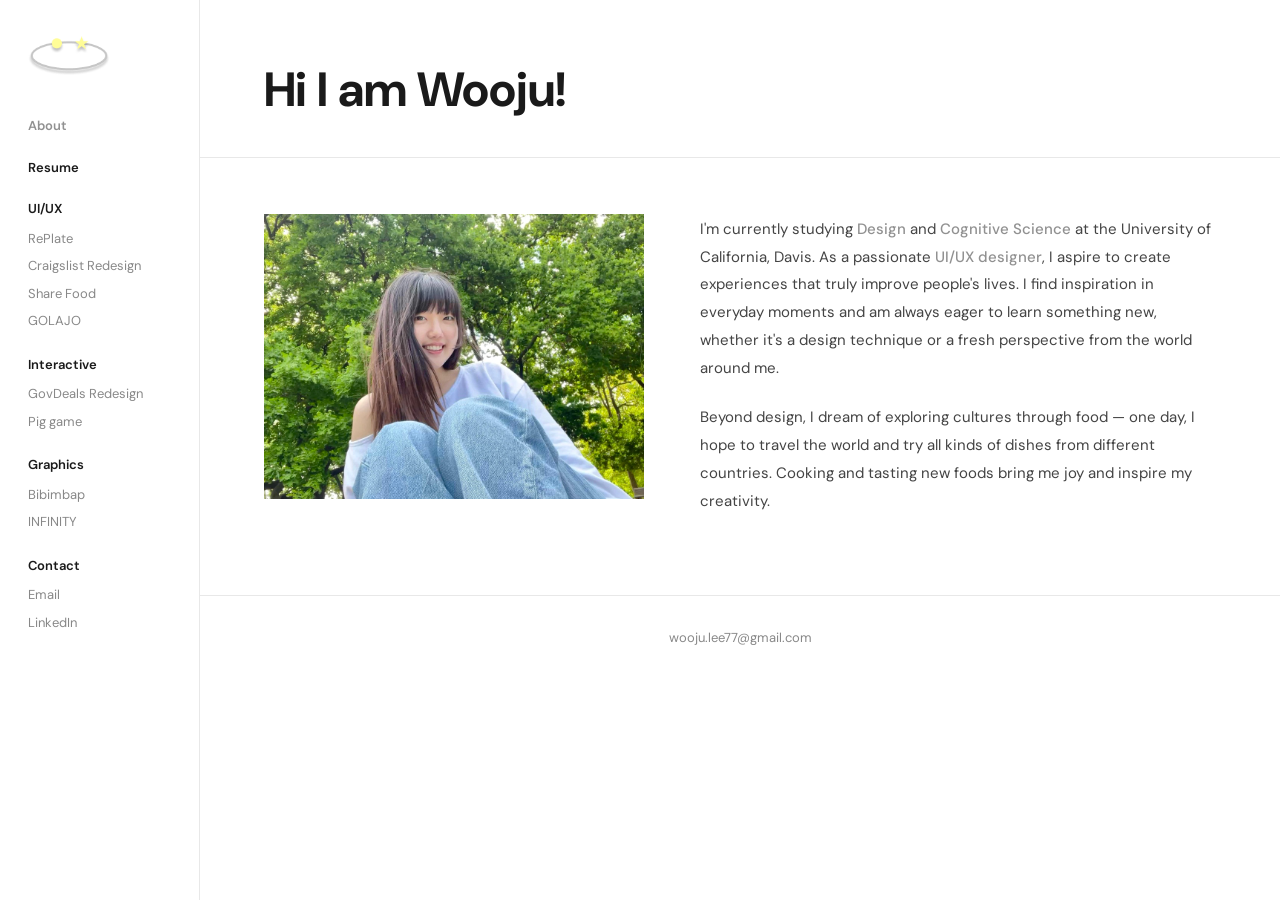
==== commit 16274cee: "Reorder UI/UX nav links to: RePlate, Craigslist, Share Food, GOLAJO Co-Authored-By: Claude Sonnet 4." ====
--- a/about.html
+++ b/about.html
@@ -21,10 +21,10 @@
   <div class="nav-section">
     <span class="nav-label">UI/UX</span>
     <ul class="nav-links">
-      <li><a href="sharefood.html">Share Food</a></li>
-      <li><a href="craigslist.html">Craigslist Redesign</a></li>
       <li><a href="replate.html">RePlate</a></li>
-      <li><a href="golajo.html">GOLAJO</a></li>
+        <li><a href="craigslist.html">Craigslist Redesign</a></li>
+        <li><a href="sharefood.html">Share Food</a></li>
+        <li><a href="golajo.html">GOLAJO</a></li>
     </ul>
   </div>
 
@@ -70,10 +70,10 @@
   <div class="nav-section">
     <span class="nav-label">UI/UX</span>
     <ul class="nav-links">
-      <li><a href="sharefood.html" onclick="closeMenu()">Share Food</a></li>
-      <li><a href="craigslist.html" onclick="closeMenu()">Craigslist Redesign</a></li>
-      <li><a href="replate.html" onclick="closeMenu()">RePlate</a></li>
-      <li><a href="golajo.html" onclick="closeMenu()">GOLAJO</a></li>
+      <li><a href="replate.html">RePlate</a></li>
+        <li><a href="craigslist.html">Craigslist Redesign</a></li>
+        <li><a href="sharefood.html">Share Food</a></li>
+        <li><a href="golajo.html">GOLAJO</a></li>
     </ul>
   </div>
   <div class="nav-section">
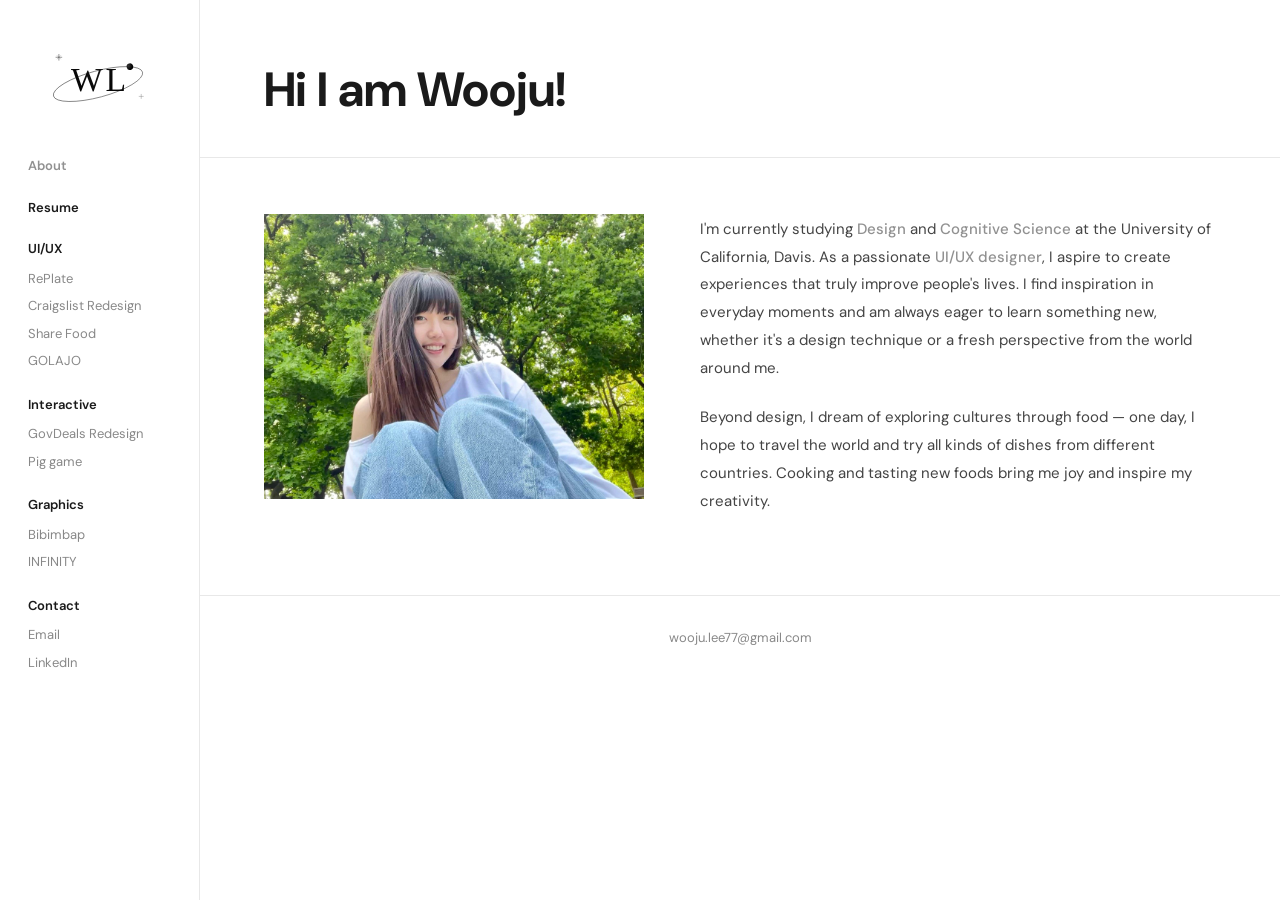
==== commit 1a2f4ea9: "Replace logo.png with inline SVG WL logo across all pages Co-Authored-By: Claude Sonnet 4.6 <noreply" ====
--- a/about.html
+++ b/about.html
@@ -12,7 +12,43 @@
 <!-- ─── SIDEBAR ─────────────────────────────────────────── -->
 <aside class="sidebar">
   <div class="sidebar-logo">
-    <a href="index.html"><img src="images/logo.png" alt="Logo" class="logo-img" /></a>
+    <a href="index.html">
+        <svg class="logo-img" viewBox="0 0 340 340" xmlns="http://www.w3.org/2000/svg" style="height:140px;width:auto;">
+          <defs>
+            <linearGradient id="letterGradA" x1="0" y1="1" x2="1" y2="0">
+              <stop offset="0%"   stop-color="#000000"/>
+              <stop offset="50%"  stop-color="#0a0a0a"/>
+              <stop offset="100%" stop-color="#1a1a1a"/>
+            </linearGradient>
+            <linearGradient id="orbitGradA" x1="0" y1="0" x2="1" y2="1">
+              <stop offset="0%"   stop-color="#111111"/>
+              <stop offset="100%" stop-color="#2a2a2a"/>
+            </linearGradient>
+            <radialGradient id="planetGradA" cx="30%" cy="30%" r="65%">
+              <stop offset="0%"   stop-color="#333333"/>
+              <stop offset="100%" stop-color="#000000"/>
+            </radialGradient>
+          </defs>
+          <g transform="translate(170,175)">
+            <g transform="rotate(-15)">
+              <ellipse cx="0" cy="0" rx="112" ry="32" fill="none" stroke="url(#orbitGradA)" stroke-width="1.3" opacity="0.9"/>
+              <circle cx="85.8" cy="-20.6" r="8" fill="url(#planetGradA)"/>
+            </g>
+            <g transform="translate(-95,-65)" opacity="0.85">
+              <line x1="0"  y1="-7" x2="0"  y2="7"  stroke="#222222" stroke-width="1.3" stroke-linecap="round"/>
+              <line x1="-7" y1="0"  x2="7"  y2="0"  stroke="#222222" stroke-width="1.3" stroke-linecap="round"/>
+              <line x1="-4" y1="-4" x2="4"  y2="4"  stroke="#222222" stroke-width="0.6" stroke-linecap="round"/>
+              <line x1="4"  y1="-4" x2="-4" y2="4"  stroke="#222222" stroke-width="0.6" stroke-linecap="round"/>
+            </g>
+            <g transform="translate(105,30)" opacity="0.55">
+              <line x1="0"  y1="-5" x2="0"  y2="5"  stroke="#222222" stroke-width="1.1" stroke-linecap="round"/>
+              <line x1="-5" y1="0"  x2="5"  y2="0"  stroke="#222222" stroke-width="1.1" stroke-linecap="round"/>
+            </g>
+            <text x="-28" y="18" font-family="Georgia,serif" font-size="82" font-weight="300" fill="url(#letterGradA)" text-anchor="middle" letter-spacing="-2">W</text>
+            <text x="42" y="18" font-family="Georgia,serif" font-size="82" font-weight="300" fill="url(#letterGradA)" text-anchor="middle" letter-spacing="-2">L</text>
+          </g>
+        </svg>
+      </a>
   </div>
 
   <a href="about.html"  class="nav-standalone active">About</a>
@@ -56,7 +92,43 @@
 <!-- ─── MOBILE HEADER ─────────────────────────────────────── -->
 <header class="mobile-nav">
   <div class="mobile-logo">
-    <a href="index.html"><img src="images/logo.png" alt="Logo" class="logo-img" /></a>
+    <a href="index.html">
+        <svg class="logo-img" viewBox="0 0 340 340" xmlns="http://www.w3.org/2000/svg" style="height:140px;width:auto;">
+          <defs>
+            <linearGradient id="letterGradA" x1="0" y1="1" x2="1" y2="0">
+              <stop offset="0%"   stop-color="#000000"/>
+              <stop offset="50%"  stop-color="#0a0a0a"/>
+              <stop offset="100%" stop-color="#1a1a1a"/>
+            </linearGradient>
+            <linearGradient id="orbitGradA" x1="0" y1="0" x2="1" y2="1">
+              <stop offset="0%"   stop-color="#111111"/>
+              <stop offset="100%" stop-color="#2a2a2a"/>
+            </linearGradient>
+            <radialGradient id="planetGradA" cx="30%" cy="30%" r="65%">
+              <stop offset="0%"   stop-color="#333333"/>
+              <stop offset="100%" stop-color="#000000"/>
+            </radialGradient>
+          </defs>
+          <g transform="translate(170,175)">
+            <g transform="rotate(-15)">
+              <ellipse cx="0" cy="0" rx="112" ry="32" fill="none" stroke="url(#orbitGradA)" stroke-width="1.3" opacity="0.9"/>
+              <circle cx="85.8" cy="-20.6" r="8" fill="url(#planetGradA)"/>
+            </g>
+            <g transform="translate(-95,-65)" opacity="0.85">
+              <line x1="0"  y1="-7" x2="0"  y2="7"  stroke="#222222" stroke-width="1.3" stroke-linecap="round"/>
+              <line x1="-7" y1="0"  x2="7"  y2="0"  stroke="#222222" stroke-width="1.3" stroke-linecap="round"/>
+              <line x1="-4" y1="-4" x2="4"  y2="4"  stroke="#222222" stroke-width="0.6" stroke-linecap="round"/>
+              <line x1="4"  y1="-4" x2="-4" y2="4"  stroke="#222222" stroke-width="0.6" stroke-linecap="round"/>
+            </g>
+            <g transform="translate(105,30)" opacity="0.55">
+              <line x1="0"  y1="-5" x2="0"  y2="5"  stroke="#222222" stroke-width="1.1" stroke-linecap="round"/>
+              <line x1="-5" y1="0"  x2="5"  y2="0"  stroke="#222222" stroke-width="1.1" stroke-linecap="round"/>
+            </g>
+            <text x="-28" y="18" font-family="Georgia,serif" font-size="82" font-weight="300" fill="url(#letterGradA)" text-anchor="middle" letter-spacing="-2">W</text>
+            <text x="42" y="18" font-family="Georgia,serif" font-size="82" font-weight="300" fill="url(#letterGradA)" text-anchor="middle" letter-spacing="-2">L</text>
+          </g>
+        </svg>
+      </a>
   </div>
   <button class="hamburger" id="menuBtn" aria-label="Open menu">
     <span></span><span></span><span></span>
--- a/style.css
+++ b/style.css
@@ -37,7 +37,7 @@
   top: 0; left: 0;
   width: var(--sidebar-w);
   height: 100vh;
-  padding: 36px 28px;
+  padding: 12px 28px;
   display: flex;
   flex-direction: column;
   border-right: 1px solid var(--border);
@@ -46,7 +46,7 @@
   overflow-y: auto;
 }
 
-.sidebar-logo { margin-bottom: 40px; line-height: 0; }
+.sidebar-logo { margin-bottom: 4px; line-height: 0; }
 .logo-img     { display: block; height: 40px; width: auto; }
 
 /* ─── NAV ─────────────────────────────────────────────── */
